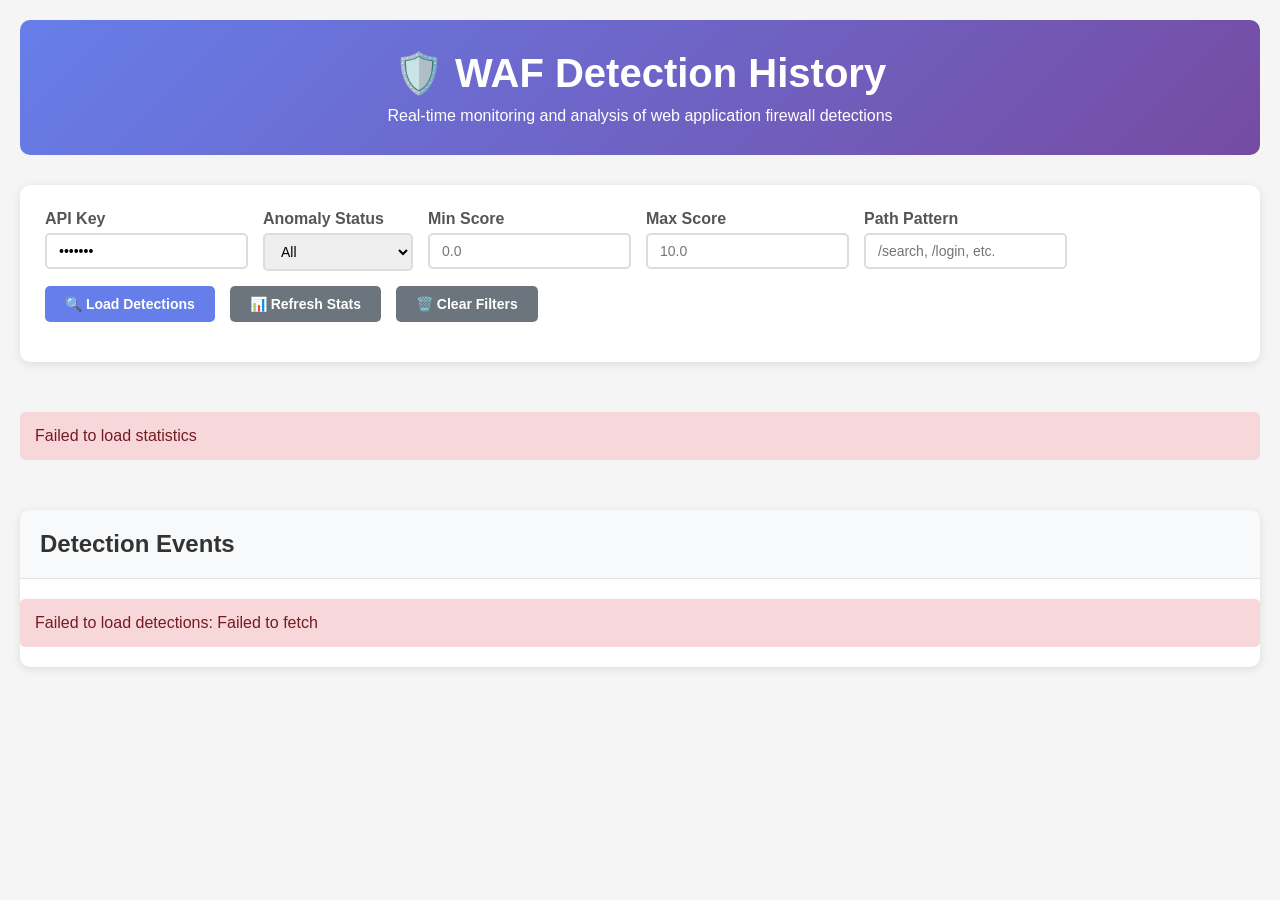
==== transformer-waf/src/api/static/detection_history.html @ fd79698f "feat(detection): add datasets & update logs/API - Added large attack and benign dataset files for mo" ====
<!DOCTYPE html>
<html lang="en">
<head>
    <meta charset="UTF-8">
    <meta name="viewport" content="width=device-width, initial-scale=1.0">
    <title>WAF Detection History</title>
    <style>
        * {
            margin: 0;
            padding: 0;
            box-sizing: border-box;
        }

        body {
            font-family: 'Segoe UI', Tahoma, Geneva, Verdana, sans-serif;
            background-color: #f5f5f5;
            color: #333;
        }

        .container {
            max-width: 1400px;
            margin: 0 auto;
            padding: 20px;
        }

        .header {
            background: linear-gradient(135deg, #667eea 0%, #764ba2 100%);
            color: white;
            padding: 30px;
            border-radius: 10px;
            margin-bottom: 30px;
            text-align: center;
        }

        .header h1 {
            font-size: 2.5em;
            margin-bottom: 10px;
        }

        .filters {
            background: white;
            padding: 25px;
            border-radius: 10px;
            box-shadow: 0 2px 10px rgba(0,0,0,0.1);
            margin-bottom: 30px;
        }

        .filter-row {
            display: flex;
            gap: 15px;
            margin-bottom: 15px;
            flex-wrap: wrap;
        }

        .filter-group {
            display: flex;
            flex-direction: column;
            min-width: 150px;
        }

        .filter-group label {
            font-weight: 600;
            margin-bottom: 5px;
            color: #555;
        }

        .filter-group input, .filter-group select {
            padding: 8px 12px;
            border: 2px solid #ddd;
            border-radius: 5px;
            font-size: 14px;
        }

        .filter-group input:focus, .filter-group select:focus {
            outline: none;
            border-color: #667eea;
        }

        .btn {
            background: #667eea;
            color: white;
            border: none;
            padding: 10px 20px;
            border-radius: 5px;
            cursor: pointer;
            font-size: 14px;
            font-weight: 600;
            transition: background 0.3s;
        }

        .btn:hover {
            background: #5a6fd8;
        }

        .btn-secondary {
            background: #6c757d;
        }

        .btn-secondary:hover {
            background: #5a6268;
        }

        .stats {
            display: grid;
            grid-template-columns: repeat(auto-fit, minmax(200px, 1fr));
            gap: 20px;
            margin-bottom: 30px;
        }

        .stat-card {
            background: white;
            padding: 20px;
            border-radius: 10px;
            box-shadow: 0 2px 10px rgba(0,0,0,0.1);
            text-align: center;
        }

        .stat-value {
            font-size: 2em;
            font-weight: bold;
            color: #667eea;
        }

        .stat-label {
            color: #666;
            margin-top: 5px;
        }

        .detections-table {
            background: white;
            border-radius: 10px;
            box-shadow: 0 2px 10px rgba(0,0,0,0.1);
            overflow: hidden;
        }

        .table-header {
            background: #f8f9fa;
            padding: 20px;
            border-bottom: 1px solid #dee2e6;
        }

        .table-title {
            font-size: 1.5em;
            font-weight: 600;
            color: #333;
        }

        table {
            width: 100%;
            border-collapse: collapse;
        }

        th, td {
            padding: 12px 15px;
            text-align: left;
            border-bottom: 1px solid #dee2e6;
        }

        th {
            background: #f8f9fa;
            font-weight: 600;
            color: #555;
        }

        .anomaly-true {
            background-color: #ffe6e6;
            color: #d63384;
            font-weight: bold;
        }

        .anomaly-false {
            background-color: #e6f7e6;
            color: #198754;
        }

        .score-high {
            color: #dc3545;
            font-weight: bold;
        }

        .score-medium {
            color: #fd7e14;
        }

        .score-low {
            color: #198754;
        }

        .method-get {
            background: #e3f2fd;
            color: #1976d2;
            padding: 4px 8px;
            border-radius: 4px;
            font-size: 0.9em;
        }

        .method-post {
            background: #fff3e0;
            color: #f57c00;
            padding: 4px 8px;
            border-radius: 4px;
            font-size: 0.9em;
        }

        .method-put {
            background: #f3e5f5;
            color: #7b1fa2;
            padding: 4px 8px;
            border-radius: 4px;
            font-size: 0.9em;
        }

        .method-delete {
            background: #ffebee;
            color: #c62828;
            padding: 4px 8px;
            border-radius: 4px;
            font-size: 0.9em;
        }

        .replay-btn {
            background: #17a2b8;
            color: white;
            border: none;
            padding: 5px 10px;
            border-radius: 3px;
            cursor: pointer;
            font-size: 12px;
        }

        .replay-btn:hover {
            background: #138496;
        }

        .loading {
            text-align: center;
            padding: 40px;
            color: #666;
        }

        .error {
            background: #f8d7da;
            color: #721c24;
            padding: 15px;
            border-radius: 5px;
            margin: 20px 0;
        }

        .pagination {
            display: flex;
            justify-content: center;
            gap: 10px;
            margin-top: 20px;
            padding: 20px;
        }

        .page-btn {
            padding: 8px 12px;
            border: 1px solid #ddd;
            background: white;
            cursor: pointer;
            border-radius: 4px;
        }

        .page-btn:hover {
            background: #f8f9fa;
        }

        .page-btn.active {
            background: #667eea;
            color: white;
            border-color: #667eea;
        }
    </style>
</head>
<body>
    <div class="container">
        <div class="header">
            <h1>🛡️ WAF Detection History</h1>
            <p>Real-time monitoring and analysis of web application firewall detections</p>
        </div>

        <div class="filters">
            <div class="filter-row">
                <div class="filter-group">
                    <label>API Key</label>
                    <input type="password" id="apiKey" placeholder="Enter API key" value="dev-key">
                </div>
                <div class="filter-group">
                    <label>Anomaly Status</label>
                    <select id="anomalyFilter">
                        <option value="">All</option>
                        <option value="true">Anomalies Only</option>
                        <option value="false">Benign Only</option>
                    </select>
                </div>
                <div class="filter-group">
                    <label>Min Score</label>
                    <input type="number" id="minScore" placeholder="0.0" step="0.1">
                </div>
                <div class="filter-group">
                    <label>Max Score</label>
                    <input type="number" id="maxScore" placeholder="10.0" step="0.1">
                </div>
                <div class="filter-group">
                    <label>Path Pattern</label>
                    <input type="text" id="pathPattern" placeholder="/search, /login, etc.">
                </div>
            </div>
            <div class="filter-row">
                <button class="btn" onclick="loadDetections()">🔍 Load Detections</button>
                <button class="btn btn-secondary" onclick="loadStats()">📊 Refresh Stats</button>
                <button class="btn btn-secondary" onclick="clearFilters()">🗑️ Clear Filters</button>
            </div>
        </div>

        <div class="stats" id="statsContainer">
            <!-- Stats will be loaded here -->
        </div>

        <div class="detections-table">
            <div class="table-header">
                <div class="table-title">Detection Events</div>
            </div>
            <div id="tableContainer">
                <div class="loading">Click "Load Detections" to view detection history</div>
            </div>
        </div>

        <div class="pagination" id="pagination" style="display: none;">
            <!-- Pagination will be added here -->
        </div>
    </div>

    <script>
        const API_BASE = 'http://localhost:8000';
        let currentPage = 0;
        const pageSize = 50;

        function getApiKey() {
            return document.getElementById('apiKey').value || 'dev-key';
        }

        function getHeaders() {
            return {
                'X-API-Key': getApiKey(),
                'Content-Type': 'application/json'
            };
        }

        async function loadStats() {
            try {
                const response = await fetch(`${API_BASE}/stats`, {
                    headers: getHeaders()
                });
                
                if (!response.ok) {
                    throw new Error(`HTTP ${response.status}`);
                }
                
                const stats = await response.json();
                displayStats(stats);
            } catch (error) {
                console.error('Error loading stats:', error);
                document.getElementById('statsContainer').innerHTML = 
                    '<div class="error">Failed to load statistics</div>';
            }
        }

        function displayStats(stats) {
            const container = document.getElementById('statsContainer');
            container.innerHTML = `
                <div class="stat-card">
                    <div class="stat-value">${stats.total_requests}</div>
                    <div class="stat-label">Total Requests</div>
                </div>
                <div class="stat-card">
                    <div class="stat-value">${stats.total_anomalies}</div>
                    <div class="stat-label">Anomalies Detected</div>
                </div>
                <div class="stat-card">
                    <div class="stat-value">${stats.detection_rate.toFixed(1)}%</div>
                    <div class="stat-label">Detection Rate</div>
                </div>
                <div class="stat-card">
                    <div class="stat-value">${stats.avg_score ? stats.avg_score.toFixed(2) : 'N/A'}</div>
                    <div class="stat-label">Avg Score</div>
                </div>
            `;
        }

        async function loadDetections(page = 0) {
            const container = document.getElementById('tableContainer');
            container.innerHTML = '<div class="loading">Loading detections...</div>';

            try {
                const params = new URLSearchParams();
                
                const anomalyFilter = document.getElementById('anomalyFilter').value;
                if (anomalyFilter) params.append('is_anomaly', anomalyFilter);
                
                const minScore = document.getElementById('minScore').value;
                if (minScore) params.append('min_score', minScore);
                
                const maxScore = document.getElementById('maxScore').value;
                if (maxScore) params.append('max_score', maxScore);
                
                const pathPattern = document.getElementById('pathPattern').value;
                if (pathPattern) params.append('path_pattern', pathPattern);
                
                params.append('limit', pageSize.toString());
                params.append('offset', (page * pageSize).toString());

                const response = await fetch(`${API_BASE}/logs?${params}`, {
                    headers: getHeaders()
                });

                if (!response.ok) {
                    throw new Error(`HTTP ${response.status}: ${response.statusText}`);
                }

                const detections = await response.json();
                displayDetections(detections);
                currentPage = page;
                updatePagination(detections.length === pageSize);
            } catch (error) {
                console.error('Error loading detections:', error);
                container.innerHTML = `<div class="error">Failed to load detections: ${error.message}</div>`;
            }
        }

        function displayDetections(detections) {
            const container = document.getElementById('tableContainer');
            
            if (detections.length === 0) {
                container.innerHTML = '<div class="loading">No detections found</div>';
                return;
            }

            const table = `
                <table>
                    <thead>
                        <tr>
                            <th>Time</th>
                            <th>Method</th>
                            <th>Path</th>
                            <th>Score</th>
                            <th>Anomaly</th>
                            <th>Model Ver</th>
                            <th>Client IP</th>
                            <th>Actions</th>
                        </tr>
                    </thead>
                    <tbody>
                        ${detections.map(d => `
                            <tr>
                                <td>${new Date(d.timestamp * 1000).toLocaleString()}</td>
                                <td><span class="method-${d.method.toLowerCase()}">${d.method}</span></td>
                                <td>${d.path}</td>
                                <td class="${getScoreClass(d.anomaly_score)}">${d.anomaly_score.toFixed(3)}</td>
                                <td class="${d.is_anomaly ? 'anomaly-true' : 'anomaly-false'}">
                                    ${d.is_anomaly ? '🚨 ANOMALY' : '✅ BENIGN'}
                                </td>
                                <td>v${d.model_version}</td>
                                <td>${d.client_ip_hash ? d.client_ip_hash.substring(0, 8) + '...' : 'N/A'}</td>
                                <td>
                                    <button class="replay-btn" onclick="replayDetection('${d.request_id}')">
                                        🔄 Replay
                                    </button>
                                </td>
                            </tr>
                        `).join('')}
                    </tbody>
                </table>
            `;
            
            container.innerHTML = table;
        }

        function getScoreClass(score) {
            if (score >= 9.0) return 'score-high';
            if (score >= 8.5) return 'score-medium';
            return 'score-low';
        }

        function updatePagination(hasMore) {
            const pagination = document.getElementById('pagination');
            pagination.style.display = 'flex';
            
            let html = '';
            
            if (currentPage > 0) {
                html += `<button class="page-btn" onclick="loadDetections(${currentPage - 1})">← Previous</button>`;
            }
            
            html += `<button class="page-btn active">Page ${currentPage + 1}</button>`;
            
            if (hasMore) {
                html += `<button class="page-btn" onclick="loadDetections(${currentPage + 1})">Next →</button>`;
            }
            
            pagination.innerHTML = html;
        }

        async function replayDetection(requestId) {
            try {
                const response = await fetch(`${API_BASE}/replay/${requestId}`, {
                    method: 'POST',
                    headers: getHeaders()
                });

                if (!response.ok) {
                    throw new Error(`HTTP ${response.status}`);
                }

                const result = await response.json();
                alert(`Replay Result:\nScore: ${result.anomaly_score.toFixed(3)}\nAnomaly: ${result.is_anomaly ? 'YES' : 'NO'}\nRequest ID: ${result.request_id}`);
                
                // Reload detections to show the replay
                loadDetections(currentPage);
            } catch (error) {
                alert(`Replay failed: ${error.message}`);
            }
        }

        function clearFilters() {
            document.getElementById('anomalyFilter').value = '';
            document.getElementById('minScore').value = '';
            document.getElementById('maxScore').value = '';
            document.getElementById('pathPattern').value = '';
        }

        // Load initial data
        loadStats();
        loadDetections();

        // Auto-refresh every 30 seconds
        setInterval(() => {
            loadStats();
            if (currentPage === 0) {
                loadDetections(0);
            }
        }, 30000);
    </script>
</body>
</html>
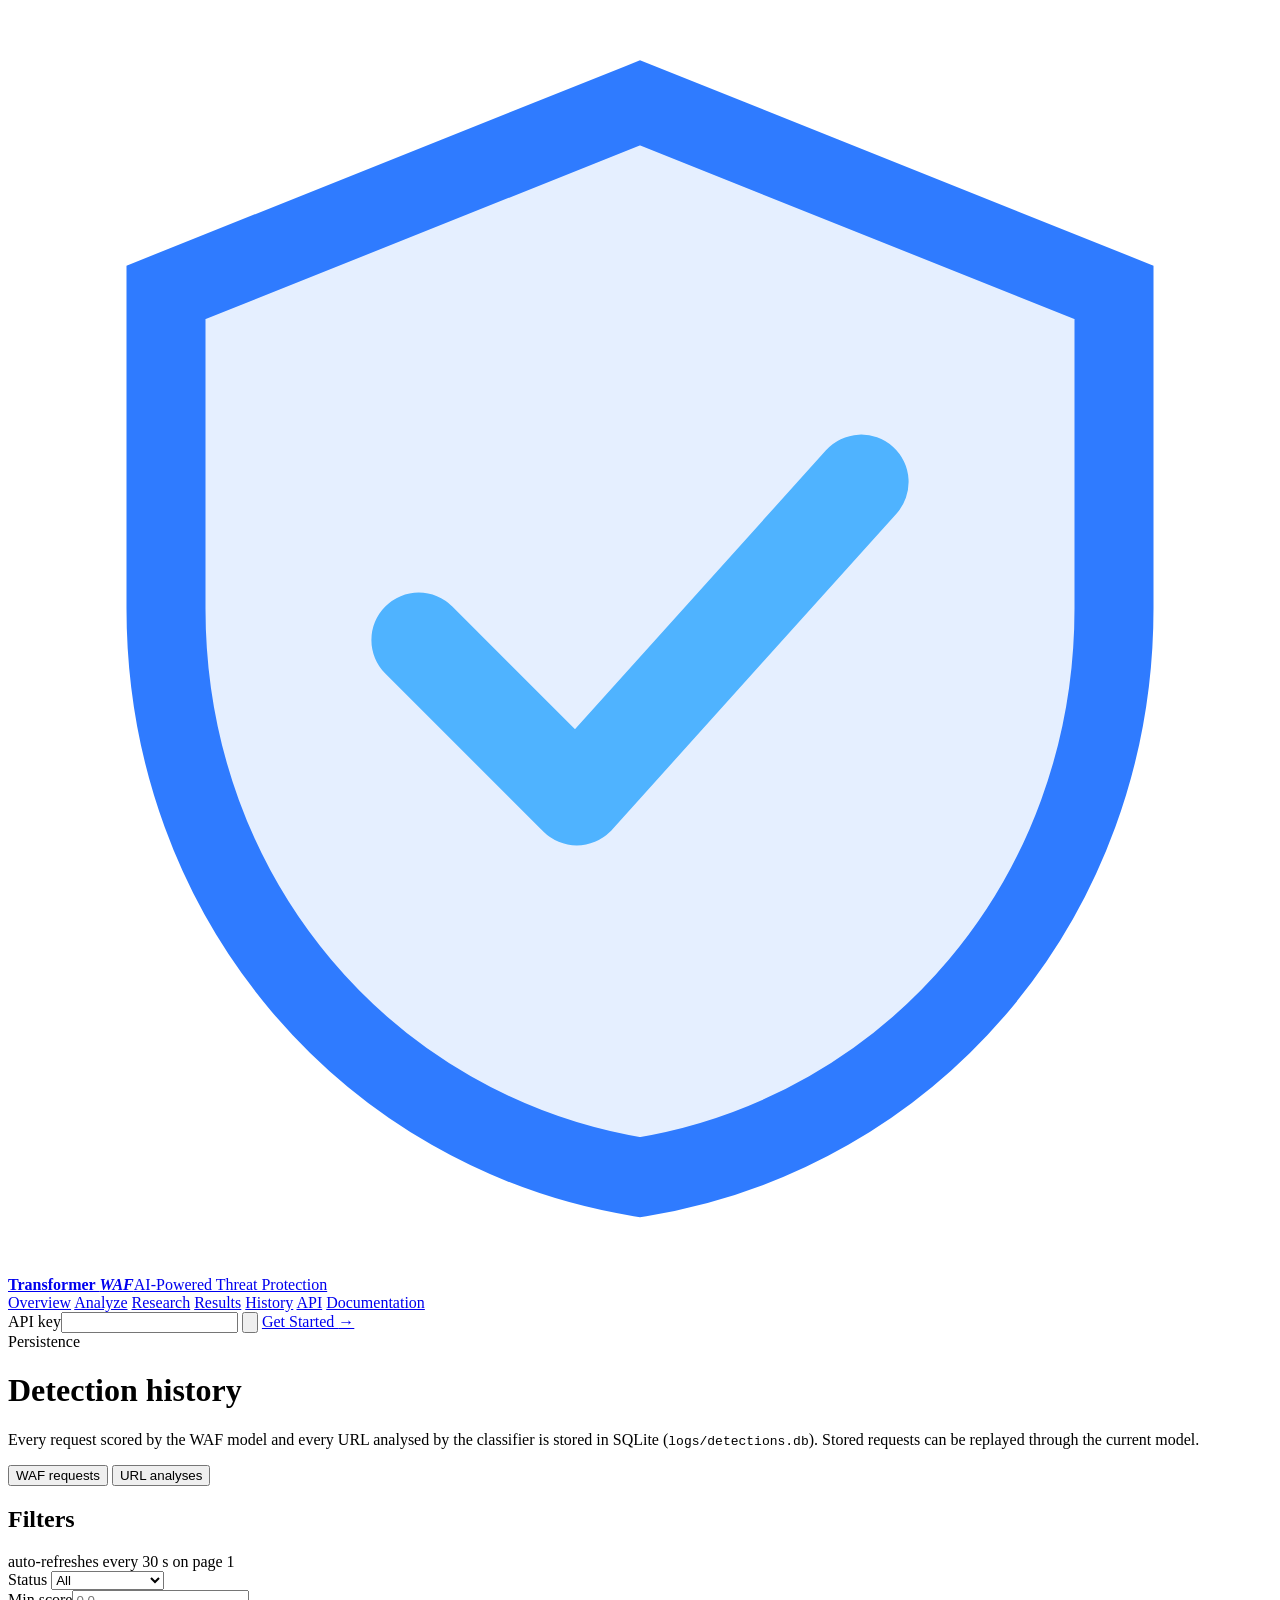
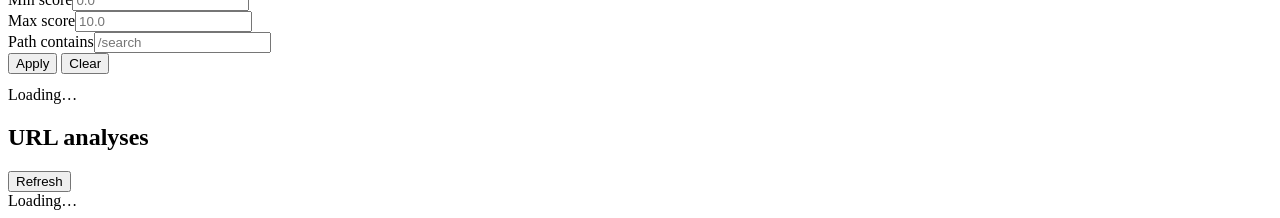
==== commit 82ec53d3: "first commit" ====
--- a/transformer-waf/src/api/static/detection_history.html
+++ b/transformer-waf/src/api/static/detection_history.html
@@ -1,547 +1,201 @@
 <!DOCTYPE html>
 <html lang="en">
 <head>
-    <meta charset="UTF-8">
-    <meta name="viewport" content="width=device-width, initial-scale=1.0">
-    <title>WAF Detection History</title>
-    <style>
-        * {
-            margin: 0;
-            padding: 0;
-            box-sizing: border-box;
-        }
-
-        body {
-            font-family: 'Segoe UI', Tahoma, Geneva, Verdana, sans-serif;
-            background-color: #f5f5f5;
-            color: #333;
-        }
-
-        .container {
-            max-width: 1400px;
-            margin: 0 auto;
-            padding: 20px;
-        }
-
-        .header {
-            background: linear-gradient(135deg, #667eea 0%, #764ba2 100%);
-            color: white;
-            padding: 30px;
-            border-radius: 10px;
-            margin-bottom: 30px;
-            text-align: center;
-        }
-
-        .header h1 {
-            font-size: 2.5em;
-            margin-bottom: 10px;
-        }
-
-        .filters {
-            background: white;
-            padding: 25px;
-            border-radius: 10px;
-            box-shadow: 0 2px 10px rgba(0,0,0,0.1);
-            margin-bottom: 30px;
-        }
-
-        .filter-row {
-            display: flex;
-            gap: 15px;
-            margin-bottom: 15px;
-            flex-wrap: wrap;
-        }
-
-        .filter-group {
-            display: flex;
-            flex-direction: column;
-            min-width: 150px;
-        }
-
-        .filter-group label {
-            font-weight: 600;
-            margin-bottom: 5px;
-            color: #555;
-        }
-
-        .filter-group input, .filter-group select {
-            padding: 8px 12px;
-            border: 2px solid #ddd;
-            border-radius: 5px;
-            font-size: 14px;
-        }
-
-        .filter-group input:focus, .filter-group select:focus {
-            outline: none;
-            border-color: #667eea;
-        }
-
-        .btn {
-            background: #667eea;
-            color: white;
-            border: none;
-            padding: 10px 20px;
-            border-radius: 5px;
-            cursor: pointer;
-            font-size: 14px;
-            font-weight: 600;
-            transition: background 0.3s;
-        }
-
-        .btn:hover {
-            background: #5a6fd8;
-        }
-
-        .btn-secondary {
-            background: #6c757d;
-        }
-
-        .btn-secondary:hover {
-            background: #5a6268;
-        }
-
-        .stats {
-            display: grid;
-            grid-template-columns: repeat(auto-fit, minmax(200px, 1fr));
-            gap: 20px;
-            margin-bottom: 30px;
-        }
-
-        .stat-card {
-            background: white;
-            padding: 20px;
-            border-radius: 10px;
-            box-shadow: 0 2px 10px rgba(0,0,0,0.1);
-            text-align: center;
-        }
-
-        .stat-value {
-            font-size: 2em;
-            font-weight: bold;
-            color: #667eea;
-        }
-
-        .stat-label {
-            color: #666;
-            margin-top: 5px;
-        }
-
-        .detections-table {
-            background: white;
-            border-radius: 10px;
-            box-shadow: 0 2px 10px rgba(0,0,0,0.1);
-            overflow: hidden;
-        }
-
-        .table-header {
-            background: #f8f9fa;
-            padding: 20px;
-            border-bottom: 1px solid #dee2e6;
-        }
-
-        .table-title {
-            font-size: 1.5em;
-            font-weight: 600;
-            color: #333;
-        }
-
-        table {
-            width: 100%;
-            border-collapse: collapse;
-        }
-
-        th, td {
-            padding: 12px 15px;
-            text-align: left;
-            border-bottom: 1px solid #dee2e6;
-        }
-
-        th {
-            background: #f8f9fa;
-            font-weight: 600;
-            color: #555;
-        }
-
-        .anomaly-true {
-            background-color: #ffe6e6;
-            color: #d63384;
-            font-weight: bold;
-        }
-
-        .anomaly-false {
-            background-color: #e6f7e6;
-            color: #198754;
-        }
-
-        .score-high {
-            color: #dc3545;
-            font-weight: bold;
-        }
-
-        .score-medium {
-            color: #fd7e14;
-        }
-
-        .score-low {
-            color: #198754;
-        }
-
-        .method-get {
-            background: #e3f2fd;
-            color: #1976d2;
-            padding: 4px 8px;
-            border-radius: 4px;
-            font-size: 0.9em;
-        }
-
-        .method-post {
-            background: #fff3e0;
-            color: #f57c00;
-            padding: 4px 8px;
-            border-radius: 4px;
-            font-size: 0.9em;
-        }
-
-        .method-put {
-            background: #f3e5f5;
-            color: #7b1fa2;
-            padding: 4px 8px;
-            border-radius: 4px;
-            font-size: 0.9em;
-        }
-
-        .method-delete {
-            background: #ffebee;
-            color: #c62828;
-            padding: 4px 8px;
-            border-radius: 4px;
-            font-size: 0.9em;
-        }
-
-        .replay-btn {
-            background: #17a2b8;
-            color: white;
-            border: none;
-            padding: 5px 10px;
-            border-radius: 3px;
-            cursor: pointer;
-            font-size: 12px;
-        }
-
-        .replay-btn:hover {
-            background: #138496;
-        }
-
-        .loading {
-            text-align: center;
-            padding: 40px;
-            color: #666;
-        }
-
-        .error {
-            background: #f8d7da;
-            color: #721c24;
-            padding: 15px;
-            border-radius: 5px;
-            margin: 20px 0;
-        }
-
-        .pagination {
-            display: flex;
-            justify-content: center;
-            gap: 10px;
-            margin-top: 20px;
-            padding: 20px;
-        }
-
-        .page-btn {
-            padding: 8px 12px;
-            border: 1px solid #ddd;
-            background: white;
-            cursor: pointer;
-            border-radius: 4px;
-        }
-
-        .page-btn:hover {
-            background: #f8f9fa;
-        }
-
-        .page-btn.active {
-            background: #667eea;
-            color: white;
-            border-color: #667eea;
-        }
-    </style>
+<meta charset="UTF-8">
+<meta name="viewport" content="width=device-width, initial-scale=1.0">
+<title>History — Transformer WAF</title>
+<link rel="preconnect" href="https://fonts.googleapis.com">
+<link rel="stylesheet" href="https://fonts.googleapis.com/css2?family=Inter:wght@300;400;500;600&display=swap">
+<script>try{var t=localStorage.getItem("waf_theme");if(t)document.documentElement.setAttribute("data-theme",t);}catch(e){}</script>
+<link rel="stylesheet" href="/static/app.css?v=4">
 </head>
 <body>
-    <div class="container">
-        <div class="header">
-            <h1>🛡️ WAF Detection History</h1>
-            <p>Real-time monitoring and analysis of web application firewall detections</p>
+<header class="topbar">
+  <a class="brand" href="/"><svg viewBox="0 0 40 40" fill="none" aria-hidden="true"><path d="M20 3 5 9v10c0 9.2 6.4 16.6 15 18 8.6-1.4 15-8.8 15-18V9L20 3z" stroke="#2f7bff" stroke-width="2.5" fill="rgba(47,123,255,.12)"/><path d="m13 20 5 5 9-10" stroke="#4fb3ff" stroke-width="3" stroke-linecap="round" stroke-linejoin="round"/></svg><span class="t"><strong>Transformer <em>WAF</em></strong><span>AI-Powered Threat Protection</span></span></a>
+  <nav class="nav">
+    <a href="/">Overview</a>
+    <a href="/analyze">Analyze</a>
+    <a href="/research">Research</a>
+    <a href="/research#results">Results</a>
+    <a href="/history" class="active">History</a>
+    <a href="/docs">API</a>
+    <a href="/documentation">Documentation</a>
+  </nav>
+  <div class="right">
+    <label class="key"><span>API key</span><input type="password" id="apiKey" autocomplete="off"></label>
+    <button class="theme-toggle" id="themeToggle" type="button" aria-label="Toggle light / dark theme" title="Toggle theme"><svg viewBox="0 0 24 24" fill="none" stroke="currentColor" stroke-width="2" stroke-linecap="round"><circle cx="12" cy="12" r="4"/><path d="M12 2v2M12 20v2M4.9 4.9l1.4 1.4M17.7 17.7l1.4 1.4M2 12h2M20 12h2M4.9 19.1l1.4-1.4M17.7 6.3l1.4-1.4"/></svg></button>
+    <a class="btn primary" href="/analyze">Get Started <span aria-hidden="true">→</span></a>
+  </div>
+</header>
+
+<main class="page">
+  <div class="page-head">
+    <div>
+      <div class="eyebrow">Persistence</div>
+      <h1>Detection history</h1>
+      <p>Every request scored by the WAF model and every URL analysed by the classifier is stored in SQLite (<code>logs/detections.db</code>). Stored requests can be replayed through the current model.</p>
+    </div>
+  </div>
+
+  <div class="tabs">
+    <button class="active" data-tab="requests">WAF requests</button>
+    <button data-tab="urls">URL analyses</button>
+  </div>
+
+  <section id="tab-requests">
+    <div class="tiles" id="stats" style="margin-bottom:16px"></div>
+    <div class="card">
+      <div class="card-head"><h2>Filters</h2><span class="dim small">auto-refreshes every 30 s on page 1</span></div>
+      <form class="card-body" id="filterForm" novalidate>
+        <div class="row">
+          <div class="field"><label for="anomalyFilter">Status</label>
+            <select id="anomalyFilter"><option value="">All</option><option value="true">Anomalies only</option><option value="false">Normal only</option></select></div>
+          <div class="field"><label for="minScore">Min score</label><input type="number" id="minScore" step="0.1" placeholder="0.0"></div>
+          <div class="field"><label for="maxScore">Max score</label><input type="number" id="maxScore" step="0.1" placeholder="10.0"></div>
+          <div class="field"><label for="pathPattern">Path contains</label><input type="text" id="pathPattern" placeholder="/search"></div>
+          <button type="submit" class="btn primary">Apply</button>
+          <button type="button" class="btn" id="clearFilters">Clear</button>
         </div>
-
-        <div class="filters">
-            <div class="filter-row">
-                <div class="filter-group">
-                    <label>API Key</label>
-                    <input type="password" id="apiKey" placeholder="Enter API key" value="dev-key">
-                </div>
-                <div class="filter-group">
-                    <label>Anomaly Status</label>
-                    <select id="anomalyFilter">
-                        <option value="">All</option>
-                        <option value="true">Anomalies Only</option>
-                        <option value="false">Benign Only</option>
-                    </select>
-                </div>
-                <div class="filter-group">
-                    <label>Min Score</label>
-                    <input type="number" id="minScore" placeholder="0.0" step="0.1">
-                </div>
-                <div class="filter-group">
-                    <label>Max Score</label>
-                    <input type="number" id="maxScore" placeholder="10.0" step="0.1">
-                </div>
-                <div class="filter-group">
-                    <label>Path Pattern</label>
-                    <input type="text" id="pathPattern" placeholder="/search, /login, etc.">
-                </div>
-            </div>
-            <div class="filter-row">
-                <button class="btn" onclick="loadDetections()">🔍 Load Detections</button>
-                <button class="btn btn-secondary" onclick="loadStats()">📊 Refresh Stats</button>
-                <button class="btn btn-secondary" onclick="clearFilters()">🗑️ Clear Filters</button>
-            </div>
-        </div>
-
-        <div class="stats" id="statsContainer">
-            <!-- Stats will be loaded here -->
-        </div>
-
-        <div class="detections-table">
-            <div class="table-header">
-                <div class="table-title">Detection Events</div>
-            </div>
-            <div id="tableContainer">
-                <div class="loading">Click "Load Detections" to view detection history</div>
-            </div>
-        </div>
-
-        <div class="pagination" id="pagination" style="display: none;">
-            <!-- Pagination will be added here -->
-        </div>
+        <div class="notice hidden" id="reqNotice" style="margin-top:12px"></div>
+      </form>
+      <div id="tableContainer" class="loading">Loading…</div>
+      <div class="pagination hidden" id="pagination"></div>
     </div>
-
-    <script>
-        const API_BASE = 'http://localhost:8000';
-        let currentPage = 0;
-        const pageSize = 50;
-
-        function getApiKey() {
-            return document.getElementById('apiKey').value || 'dev-key';
-        }
-
-        function getHeaders() {
-            return {
-                'X-API-Key': getApiKey(),
-                'Content-Type': 'application/json'
-            };
-        }
-
-        async function loadStats() {
-            try {
-                const response = await fetch(`${API_BASE}/stats`, {
-                    headers: getHeaders()
-                });
-                
-                if (!response.ok) {
-                    throw new Error(`HTTP ${response.status}`);
-                }
-                
-                const stats = await response.json();
-                displayStats(stats);
-            } catch (error) {
-                console.error('Error loading stats:', error);
-                document.getElementById('statsContainer').innerHTML = 
-                    '<div class="error">Failed to load statistics</div>';
-            }
-        }
-
-        function displayStats(stats) {
-            const container = document.getElementById('statsContainer');
-            container.innerHTML = `
-                <div class="stat-card">
-                    <div class="stat-value">${stats.total_requests}</div>
-                    <div class="stat-label">Total Requests</div>
-                </div>
-                <div class="stat-card">
-                    <div class="stat-value">${stats.total_anomalies}</div>
-                    <div class="stat-label">Anomalies Detected</div>
-                </div>
-                <div class="stat-card">
-                    <div class="stat-value">${stats.detection_rate.toFixed(1)}%</div>
-                    <div class="stat-label">Detection Rate</div>
-                </div>
-                <div class="stat-card">
-                    <div class="stat-value">${stats.avg_score ? stats.avg_score.toFixed(2) : 'N/A'}</div>
-                    <div class="stat-label">Avg Score</div>
-                </div>
-            `;
-        }
-
-        async function loadDetections(page = 0) {
-            const container = document.getElementById('tableContainer');
-            container.innerHTML = '<div class="loading">Loading detections...</div>';
-
-            try {
-                const params = new URLSearchParams();
-                
-                const anomalyFilter = document.getElementById('anomalyFilter').value;
-                if (anomalyFilter) params.append('is_anomaly', anomalyFilter);
-                
-                const minScore = document.getElementById('minScore').value;
-                if (minScore) params.append('min_score', minScore);
-                
-                const maxScore = document.getElementById('maxScore').value;
-                if (maxScore) params.append('max_score', maxScore);
-                
-                const pathPattern = document.getElementById('pathPattern').value;
-                if (pathPattern) params.append('path_pattern', pathPattern);
-                
-                params.append('limit', pageSize.toString());
-                params.append('offset', (page * pageSize).toString());
-
-                const response = await fetch(`${API_BASE}/logs?${params}`, {
-                    headers: getHeaders()
-                });
-
-                if (!response.ok) {
-                    throw new Error(`HTTP ${response.status}: ${response.statusText}`);
-                }
-
-                const detections = await response.json();
-                displayDetections(detections);
-                currentPage = page;
-                updatePagination(detections.length === pageSize);
-            } catch (error) {
-                console.error('Error loading detections:', error);
-                container.innerHTML = `<div class="error">Failed to load detections: ${error.message}</div>`;
-            }
-        }
-
-        function displayDetections(detections) {
-            const container = document.getElementById('tableContainer');
-            
-            if (detections.length === 0) {
-                container.innerHTML = '<div class="loading">No detections found</div>';
-                return;
-            }
-
-            const table = `
-                <table>
-                    <thead>
-                        <tr>
-                            <th>Time</th>
-                            <th>Method</th>
-                            <th>Path</th>
-                            <th>Score</th>
-                            <th>Anomaly</th>
-                            <th>Model Ver</th>
-                            <th>Client IP</th>
-                            <th>Actions</th>
-                        </tr>
-                    </thead>
-                    <tbody>
-                        ${detections.map(d => `
-                            <tr>
-                                <td>${new Date(d.timestamp * 1000).toLocaleString()}</td>
-                                <td><span class="method-${d.method.toLowerCase()}">${d.method}</span></td>
-                                <td>${d.path}</td>
-                                <td class="${getScoreClass(d.anomaly_score)}">${d.anomaly_score.toFixed(3)}</td>
-                                <td class="${d.is_anomaly ? 'anomaly-true' : 'anomaly-false'}">
-                                    ${d.is_anomaly ? '🚨 ANOMALY' : '✅ BENIGN'}
-                                </td>
-                                <td>v${d.model_version}</td>
-                                <td>${d.client_ip_hash ? d.client_ip_hash.substring(0, 8) + '...' : 'N/A'}</td>
-                                <td>
-                                    <button class="replay-btn" onclick="replayDetection('${d.request_id}')">
-                                        🔄 Replay
-                                    </button>
-                                </td>
-                            </tr>
-                        `).join('')}
-                    </tbody>
-                </table>
-            `;
-            
-            container.innerHTML = table;
-        }
-
-        function getScoreClass(score) {
-            if (score >= 9.0) return 'score-high';
-            if (score >= 8.5) return 'score-medium';
-            return 'score-low';
-        }
-
-        function updatePagination(hasMore) {
-            const pagination = document.getElementById('pagination');
-            pagination.style.display = 'flex';
-            
-            let html = '';
-            
-            if (currentPage > 0) {
-                html += `<button class="page-btn" onclick="loadDetections(${currentPage - 1})">← Previous</button>`;
-            }
-            
-            html += `<button class="page-btn active">Page ${currentPage + 1}</button>`;
-            
-            if (hasMore) {
-                html += `<button class="page-btn" onclick="loadDetections(${currentPage + 1})">Next →</button>`;
-            }
-            
-            pagination.innerHTML = html;
-        }
-
-        async function replayDetection(requestId) {
-            try {
-                const response = await fetch(`${API_BASE}/replay/${requestId}`, {
-                    method: 'POST',
-                    headers: getHeaders()
-                });
-
-                if (!response.ok) {
-                    throw new Error(`HTTP ${response.status}`);
-                }
-
-                const result = await response.json();
-                alert(`Replay Result:\nScore: ${result.anomaly_score.toFixed(3)}\nAnomaly: ${result.is_anomaly ? 'YES' : 'NO'}\nRequest ID: ${result.request_id}`);
-                
-                // Reload detections to show the replay
-                loadDetections(currentPage);
-            } catch (error) {
-                alert(`Replay failed: ${error.message}`);
-            }
-        }
-
-        function clearFilters() {
-            document.getElementById('anomalyFilter').value = '';
-            document.getElementById('minScore').value = '';
-            document.getElementById('maxScore').value = '';
-            document.getElementById('pathPattern').value = '';
-        }
-
-        // Load initial data
-        loadStats();
-        loadDetections();
-
-        // Auto-refresh every 30 seconds
-        setInterval(() => {
-            loadStats();
-            if (currentPage === 0) {
-                loadDetections(0);
-            }
-        }, 30000);
-    </script>
+  </section>
+
+  <section id="tab-urls" class="hidden">
+    <div class="card">
+      <div class="card-head"><h2>URL analyses</h2><button class="btn small" id="refreshUrls">Refresh</button></div>
+      <div id="urlTable" class="loading">Loading…</div>
+    </div>
+  </section>
+</main>
+
+<script src="/static/app.js?v=4"></script>
+<script>
+(function () {
+  const { api, esc, num, pct, fmtTime, notice, clearNotice } = WAF;
+  const pageSize = 50;
+  let currentPage = 0;
+
+  document.querySelectorAll(".tabs button").forEach(b => b.addEventListener("click", () => {
+    document.querySelectorAll(".tabs button").forEach(x => x.classList.toggle("active", x === b));
+    document.getElementById("tab-requests").classList.toggle("hidden", b.dataset.tab !== "requests");
+    document.getElementById("tab-urls").classList.toggle("hidden", b.dataset.tab !== "urls");
+    if (b.dataset.tab === "urls") loadUrls();
+  }));
+
+  async function loadStats() {
+    const el = document.getElementById("stats");
+    try {
+      const s = await api("/stats");
+      el.innerHTML = [
+        [s.total_requests.toLocaleString(), "requests scored"],
+        [s.total_anomalies.toLocaleString(), "flagged anomalous"],
+        [s.detection_rate.toFixed(1) + "%", "anomaly rate"],
+        [s.avg_score ? s.avg_score.toFixed(3) : "—", "mean anomaly score"],
+        [s.last_detection ? fmtTime(s.last_detection) : "—", "last detection"],
+      ].map(([v, l]) => `<div class="tile"><div class="v">${esc(v)}</div><div class="l">${esc(l)}</div></div>`).join("");
+    } catch (e) {
+      el.innerHTML = `<div class="notice error">Failed to load statistics: ${esc(e.message)}</div>`;
+    }
+  }
+
+  async function loadDetections(page = 0) {
+    const container = document.getElementById("tableContainer");
+    const n = document.getElementById("reqNotice");
+    container.className = "loading"; container.textContent = "Loading…";
+    const params = new URLSearchParams();
+    const af = document.getElementById("anomalyFilter").value; if (af) params.append("is_anomaly", af);
+    const mn = document.getElementById("minScore").value; if (mn) params.append("min_score", mn);
+    const mx = document.getElementById("maxScore").value; if (mx) params.append("max_score", mx);
+    const pp = document.getElementById("pathPattern").value; if (pp) params.append("path_pattern", pp);
+    params.append("limit", pageSize); params.append("offset", page * pageSize);
+    try {
+      const rows = await api("/logs?" + params.toString());
+      currentPage = page;
+      renderDetections(rows);
+      updatePagination(rows.length === pageSize);
+    } catch (e) {
+      container.className = "card-body";
+      container.innerHTML = `<div class="notice error">Failed to load detections: ${esc(e.message)}</div>`;
+    }
+  }
+
+  function renderDetections(rows) {
+    const container = document.getElementById("tableContainer");
+    if (!rows.length) { container.className = "card-body"; container.innerHTML = `<div class="empty">No detections match these filters.</div>`; return; }
+    container.className = "table-wrap";
+    container.innerHTML = `<table><thead><tr><th>Time</th><th>Method</th><th>Path</th><th class="num">Score</th><th class="num">Threshold</th><th>Verdict</th><th>Model</th><th>Notes</th><th></th></tr></thead><tbody>
+      ${rows.map(d => `<tr>
+        <td class="small">${fmtTime(d.timestamp)}</td>
+        <td class="mono">${esc(d.method)}</td>
+        <td class="mono" style="word-break:break-all">${esc(d.path)}</td>
+        <td class="num">${num(d.anomaly_score)}</td>
+        <td class="num dim">${num(d.threshold, 2)}</td>
+        <td><span class="badge ${d.is_anomaly ? "bad" : "ok"}">${d.is_anomaly ? "anomaly" : "normal"}</span></td>
+        <td class="mono dim">v${d.model_version}</td>
+        <td class="small dim">${esc(d.notes || "")}</td>
+        <td><button class="btn small" data-replay="${esc(d.request_id)}">Replay</button></td>
+      </tr>`).join("")}</tbody></table>`;
+    container.querySelectorAll("button[data-replay]").forEach(b => b.addEventListener("click", () => replay(b)));
+  }
+
+  async function replay(btn) {
+    const n = document.getElementById("reqNotice");
+    clearNotice(n);
+    btn.disabled = true;
+    try {
+      const r = await api("/replay/" + btn.dataset.replay, { method: "POST" });
+      notice(n, "info", `Replayed through the current model: score ${num(r.anomaly_score)} → ${r.is_anomaly ? "anomaly" : "normal"} (stored as ${r.request_id}).`);
+      loadDetections(currentPage); loadStats();
+    } catch (e) {
+      notice(n, "error", "Replay failed: " + e.message);
+    } finally { btn.disabled = false; }
+  }
+
+  function updatePagination(hasMore) {
+    const p = document.getElementById("pagination");
+    p.classList.remove("hidden");
+    p.innerHTML = `${currentPage > 0 ? `<button class="btn small" id="prevPage">Previous</button>` : ""}<span class="badge neutral">page ${currentPage + 1}</span>${hasMore ? `<button class="btn small" id="nextPage">Next</button>` : ""}`;
+    const prev = document.getElementById("prevPage"), next = document.getElementById("nextPage");
+    if (prev) prev.addEventListener("click", () => loadDetections(currentPage - 1));
+    if (next) next.addEventListener("click", () => loadDetections(currentPage + 1));
+  }
+
+  document.getElementById("filterForm").addEventListener("submit", ev => { ev.preventDefault(); loadDetections(0); });
+  document.getElementById("clearFilters").addEventListener("click", () => {
+    ["anomalyFilter", "minScore", "maxScore", "pathPattern"].forEach(id => document.getElementById(id).value = "");
+    loadDetections(0);
+  });
+
+  async function loadUrls() {
+    const el = document.getElementById("urlTable");
+    el.className = "loading"; el.textContent = "Loading…";
+    try {
+      const rows = await api("/url/history?limit=200");
+      if (!rows.length) { el.className = "card-body"; el.innerHTML = `<div class="empty">No URL analyses stored yet. Use the <a href="/">Analyze</a> page.</div>`; return; }
+      el.className = "table-wrap";
+      el.innerHTML = `<table><thead><tr><th>Time</th><th>URL</th><th>Unavailable</th><th>Strategy</th><th class="num">P(phishing)</th><th>Verdict</th><th class="num">WAF score</th></tr></thead><tbody>
+        ${rows.map(d => `<tr>
+          <td class="small">${fmtTime(d.timestamp)}</td>
+          <td class="mono" style="word-break:break-all">${esc(d.url)}</td>
+          <td class="mono small ${d.missing_features.length ? "seg-missing" : "dim"}">${d.missing_features.length ? esc(d.missing_features.join(", ")) : "none"}</td>
+          <td class="mono small">${esc(d.strategy)} <span class="dim">/ ${esc(d.model_variant)}</span></td>
+          <td class="num">${pct(d.phishing_probability)}</td>
+          <td><span class="badge ${d.is_phishing ? "bad" : "ok"}">${d.is_phishing ? "phishing" : "legitimate"}</span></td>
+          <td class="num">${d.waf_anomaly_score == null ? "—" : num(d.waf_anomaly_score) + (d.waf_is_anomaly ? " ⚑" : "")}</td>
+        </tr>`).join("")}</tbody></table>`;
+    } catch (e) {
+      el.className = "card-body"; el.innerHTML = `<div class="notice error">${esc(e.message)}</div>`;
+    }
+  }
+  document.getElementById("refreshUrls").addEventListener("click", loadUrls);
+
+  loadStats();
+  loadDetections();
+  setInterval(() => { loadStats(); if (currentPage === 0 && !document.getElementById("tab-requests").classList.contains("hidden")) loadDetections(0); }, 30000);
+})();
+</script>
 </body>
 </html>
-
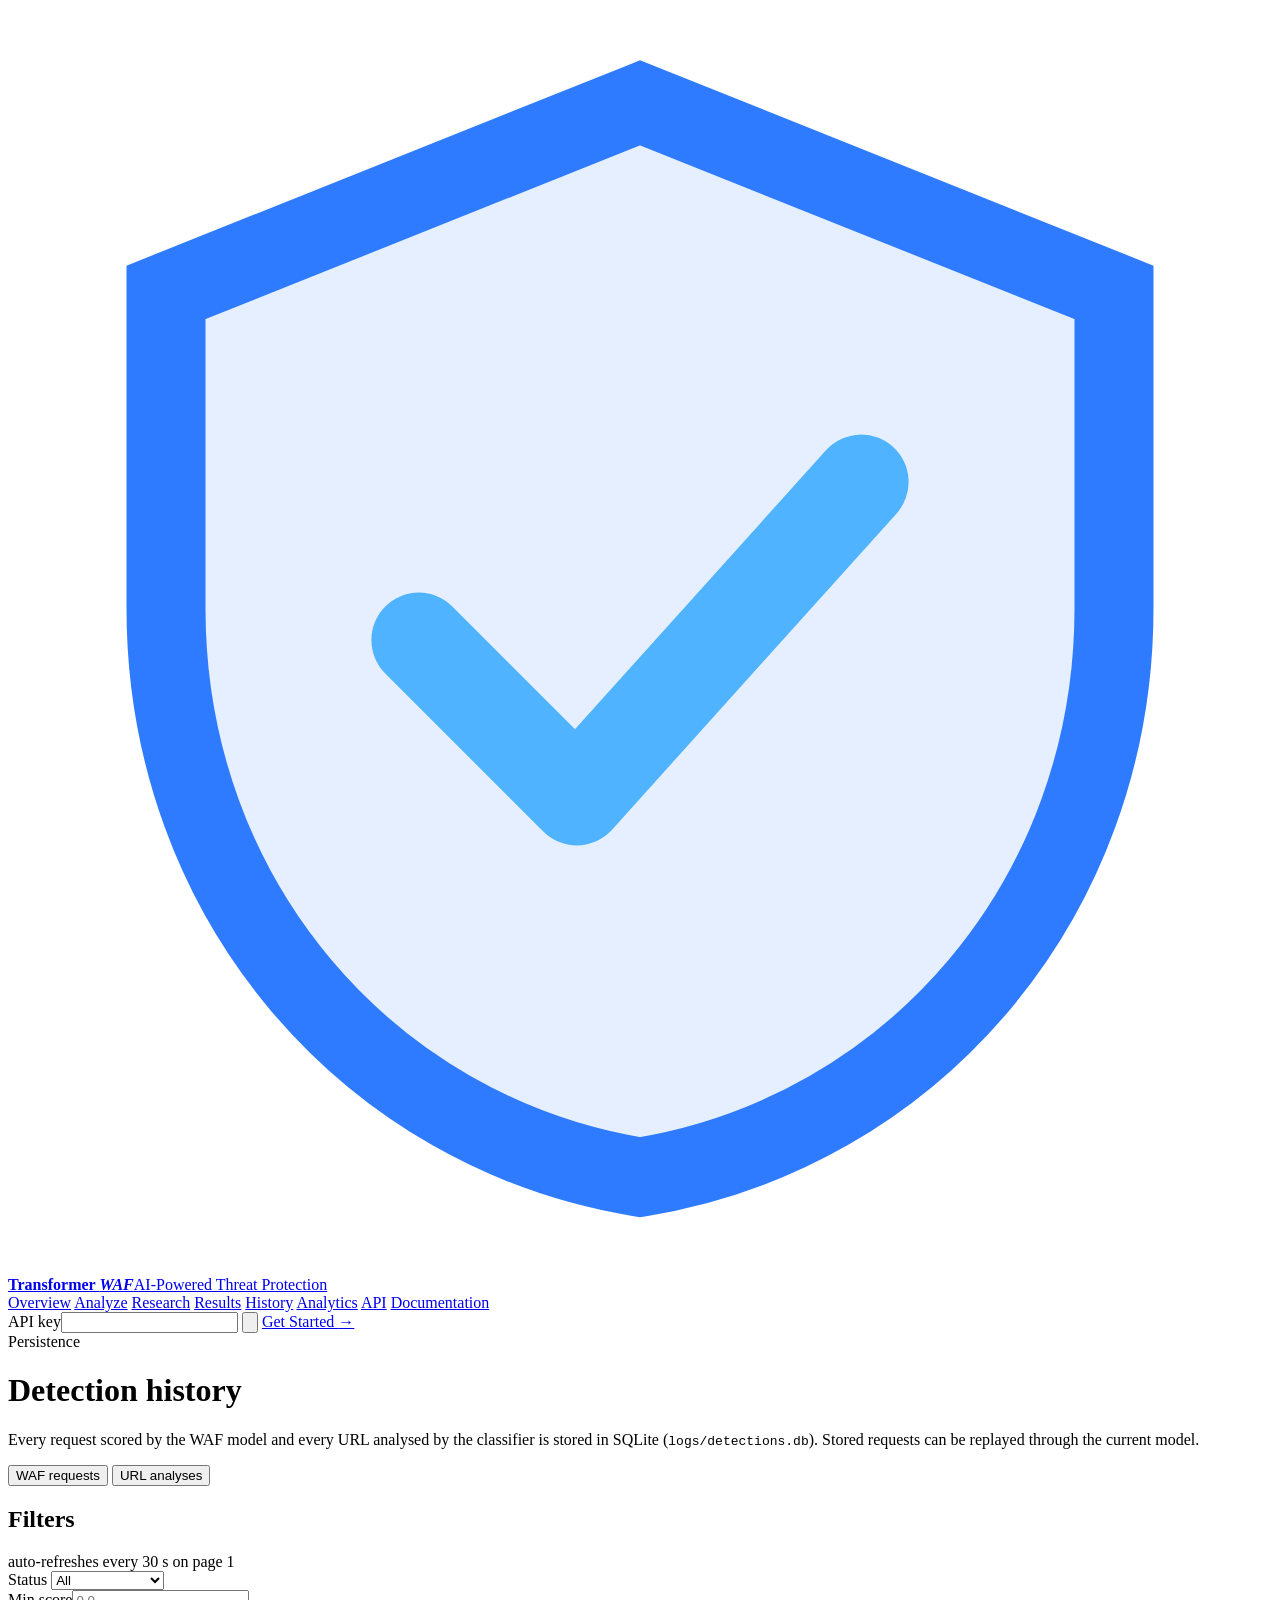
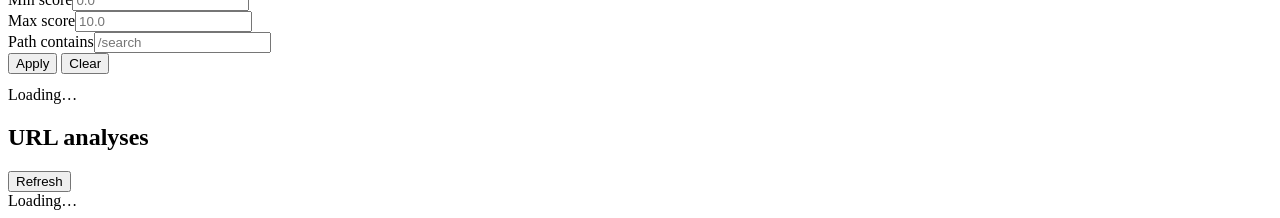
==== commit 4e6afc6a: "Add data-driven Analytics & Insights dashboard New /analytics page backed by SQL aggregation over lo" ====
--- a/transformer-waf/src/api/static/detection_history.html
+++ b/transformer-waf/src/api/static/detection_history.html
@@ -18,6 +18,7 @@
     <a href="/research">Research</a>
     <a href="/research#results">Results</a>
     <a href="/history" class="active">History</a>
+    <a href="/analytics">Analytics</a>
     <a href="/docs">API</a>
     <a href="/documentation">Documentation</a>
   </nav>
